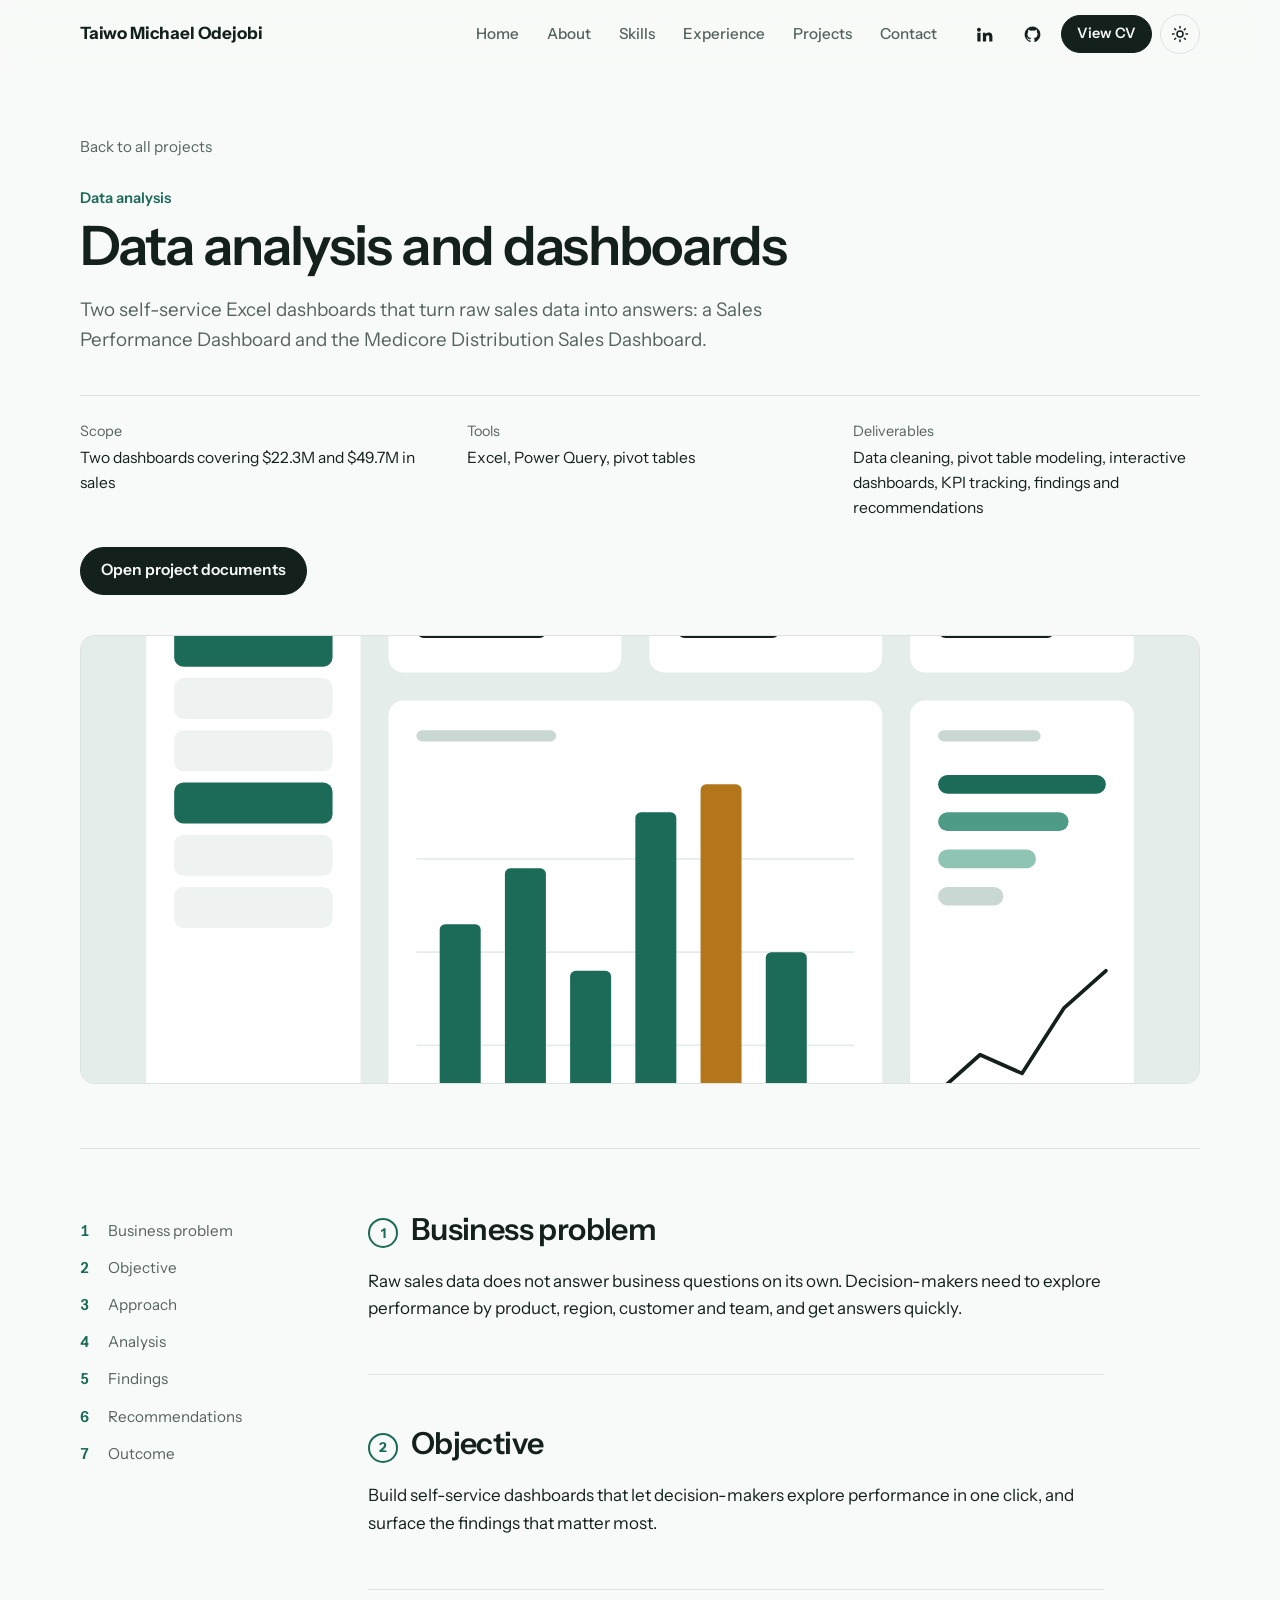
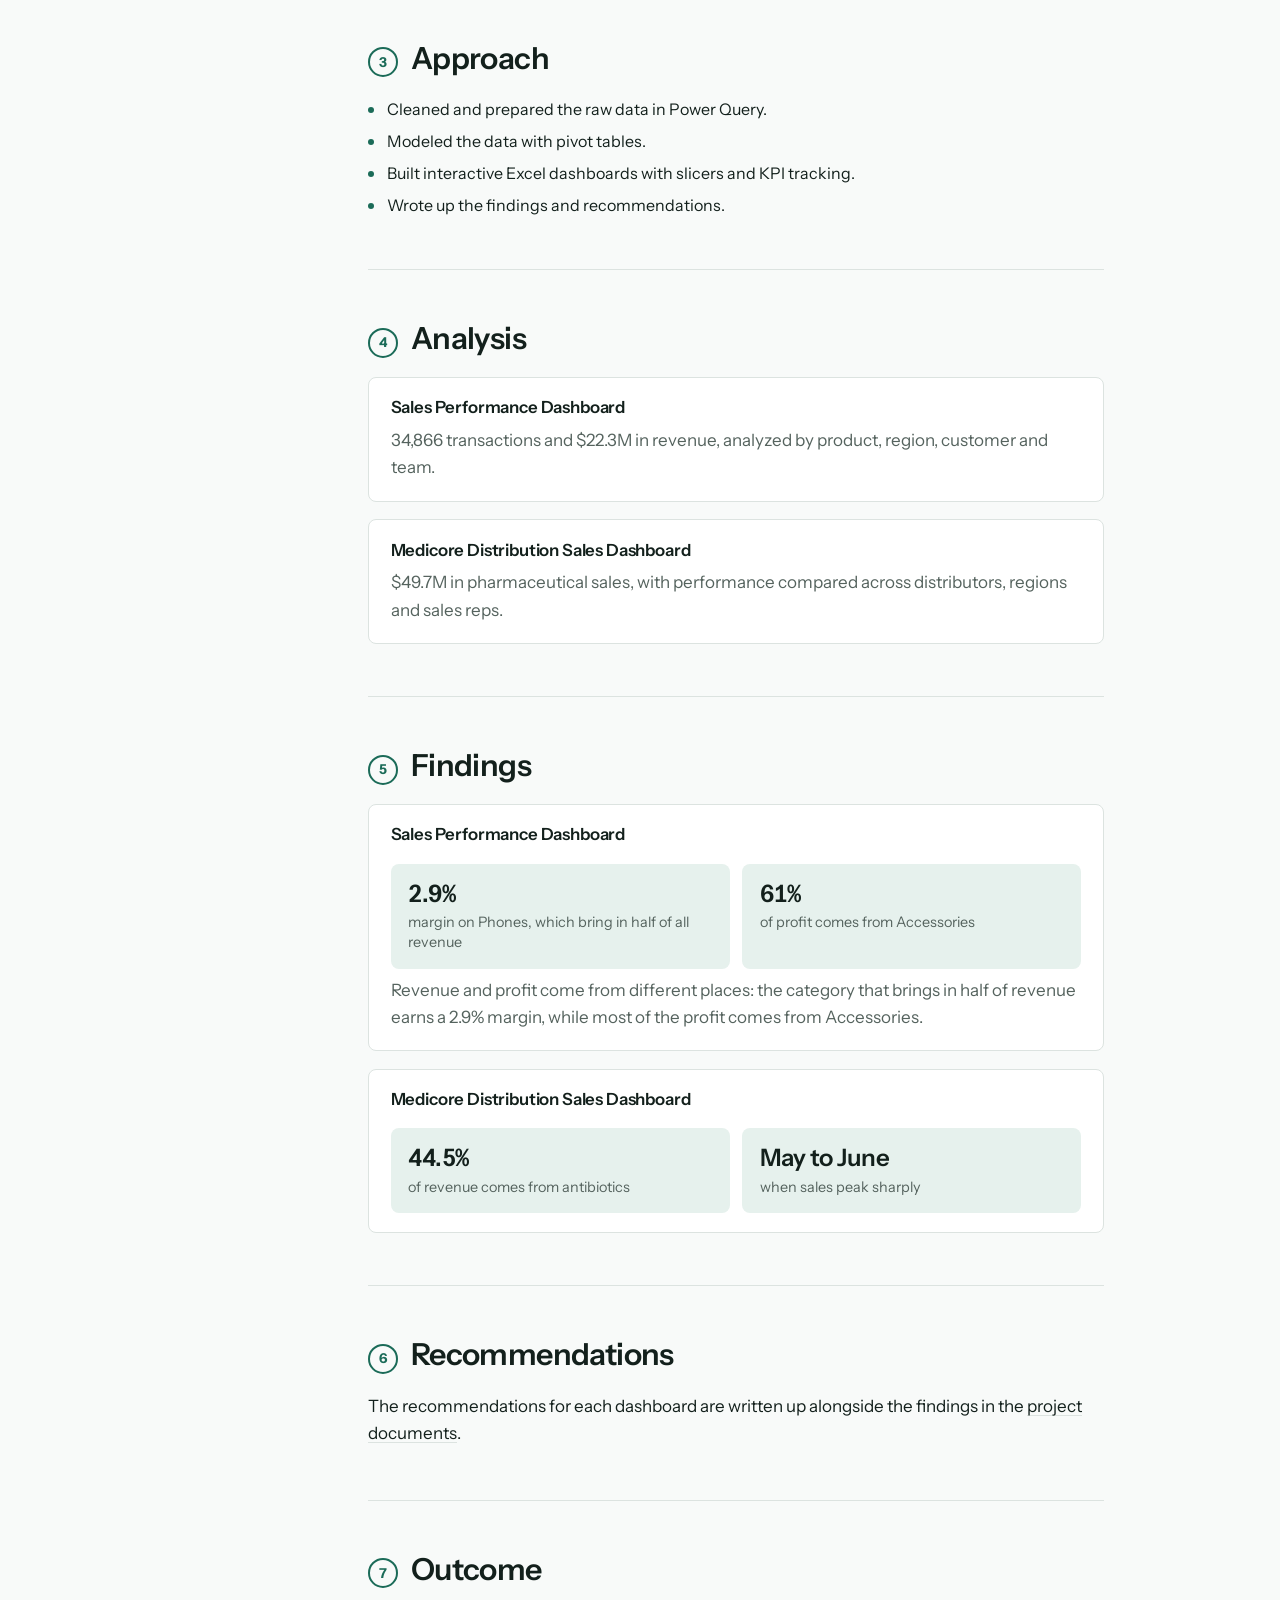
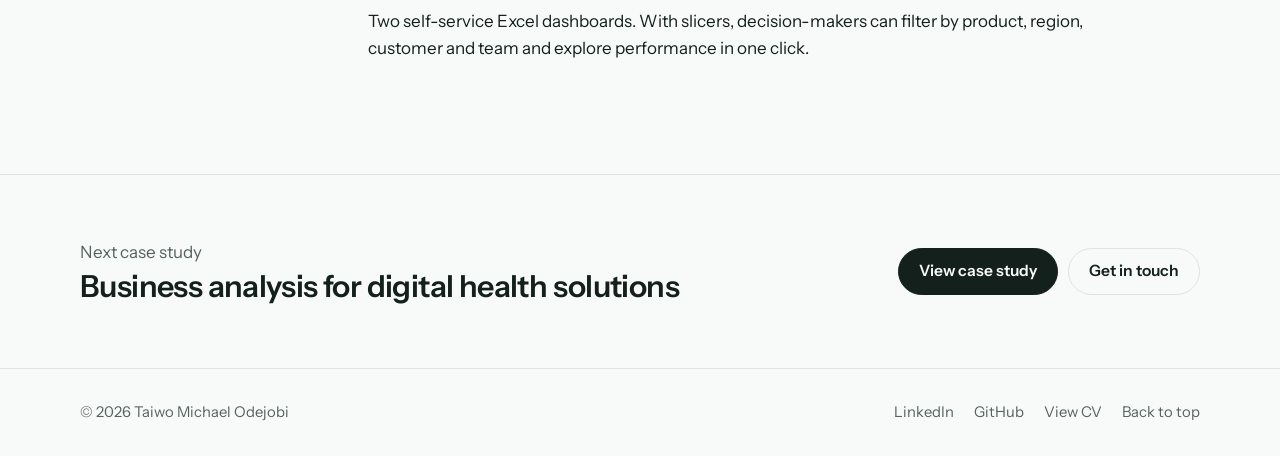
==== projects/data-analysis-dashboards.html @ f795c5df "Add files via upload" ====
<!DOCTYPE html>
<html lang="en">
<head>
  <meta charset="utf-8">
  <meta name="viewport" content="width=device-width, initial-scale=1">

  <!-- SEO: edit the title and descriptions for this case study here. -->
  <title>Data analysis and dashboards | Taiwo Michael Odejobi</title>
  <meta name="description" content="Case study: two self-service Excel dashboards built with Power Query and pivot tables, covering $22.3M in retail sales and $49.7M in pharmaceutical distribution sales.">
  <meta name="author" content="Taiwo Michael Odejobi">
  <meta name="theme-color" content="#f8faf9">
  <meta property="og:type" content="article">
  <meta property="og:title" content="Data analysis and dashboards | Taiwo Michael Odejobi">
  <meta property="og:description" content="Case study: two self-service Excel dashboards built with Power Query and pivot tables, covering $22.3M in retail sales and $49.7M in pharmaceutical distribution sales.">
  <meta property="og:image" content="../assets/images/profile.jpg">
  <meta name="twitter:card" content="summary">

  <link rel="icon" href="../favicon.ico" sizes="any">
  <link rel="icon" href="../assets/images/favicon.svg" type="image/svg+xml">
  <link rel="apple-touch-icon" href="../assets/images/apple-touch-icon.png">

  <script>
    (function () {
      var theme;
      try { theme = localStorage.getItem("theme"); } catch (e) {}
      if (!theme) { theme = window.matchMedia("(prefers-color-scheme: dark)").matches ? "dark" : "light"; }
      document.documentElement.setAttribute("data-theme", theme);
      document.documentElement.classList.add("js");
    })();
  </script>

  <link rel="preconnect" href="https://fonts.googleapis.com">
  <link rel="preconnect" href="https://fonts.gstatic.com" crossorigin>
  <link href="https://fonts.googleapis.com/css2?family=Instrument+Sans:wght@400;500;600;700&display=swap" rel="stylesheet">

  <link rel="stylesheet" href="../assets/css/style.css">
</head>

<!-- data-base tells script.js this page sits one folder below index.html -->
<body data-base="../">
  <a class="skip-link" href="#main">Skip to content</a>

  <header class="site-header">
    <div class="wrap nav">
      <a class="brand" href="../index.html#home" data-text="name">Taiwo Michael Odejobi</a>

      <nav id="nav-menu" class="nav-menu" aria-label="Main">
        <ul class="nav-links">
          <li><a href="../index.html#home">Home</a></li>
          <li><a href="../index.html#about">About</a></li>
          <li><a href="../index.html#skills">Skills</a></li>
          <li><a href="../index.html#experience">Experience</a></li>
          <li><a href="../index.html#projects">Projects</a></li>
          <li><a href="../index.html#contact">Contact</a></li>
        </ul>
        <div class="nav-social-mobile">
          <a class="btn btn-small" data-link="resume" data-text="resumeText" href="../assets/documents/resume.pdf" target="_blank" rel="noopener">View CV</a>
          <a class="btn btn-quiet btn-small" data-link="linkedin" href="https://www.linkedin.com/in/taiwo-michael-odejobi-714846335" target="_blank" rel="noopener">LinkedIn</a>
          <a class="btn btn-quiet btn-small" data-link="github" href="https://github.com/deeanalyst" target="_blank" rel="noopener">GitHub</a>
        </div>
      </nav>

      <div class="nav-tools">
        <a class="icon-link" data-link="linkedin" href="https://www.linkedin.com/in/taiwo-michael-odejobi-714846335" target="_blank" rel="noopener" aria-label="LinkedIn profile">
          <svg viewBox="0 0 24 24" fill="currentColor" aria-hidden="true"><path d="M4.98 3.5a2.5 2.5 0 1 1 0 5 2.5 2.5 0 0 1 0-5ZM3 9.75h4v11H3v-11Zm6.5 0h3.8v1.6h.05c.53-.95 1.83-1.95 3.75-1.95 4 0 4.9 2.5 4.9 5.9v5.45h-4v-4.8c0-1.3-.03-2.95-1.85-2.95s-2.15 1.4-2.15 2.85v4.9h-4v-11Z"/></svg>
        </a>
        <a class="icon-link" data-link="github" href="https://github.com/deeanalyst" target="_blank" rel="noopener" aria-label="GitHub profile">
          <svg viewBox="0 0 24 24" fill="currentColor" aria-hidden="true"><path d="M12 2a10 10 0 0 0-3.16 19.49c.5.09.68-.22.68-.48v-1.7c-2.78.6-3.37-1.34-3.37-1.34-.46-1.16-1.11-1.47-1.11-1.47-.9-.62.07-.6.07-.6 1 .07 1.53 1.03 1.53 1.03.9 1.52 2.34 1.08 2.91.83.09-.65.35-1.09.63-1.34-2.22-.25-4.56-1.11-4.56-4.94 0-1.09.39-1.98 1.03-2.68-.1-.25-.45-1.27.1-2.65 0 0 .84-.27 2.75 1.02a9.6 9.6 0 0 1 5 0c1.91-1.29 2.75-1.02 2.75-1.02.55 1.38.2 2.4.1 2.65.64.7 1.03 1.59 1.03 2.68 0 3.84-2.34 4.68-4.57 4.93.36.31.68.92.68 1.85V21c0 .27.18.58.69.48A10 10 0 0 0 12 2Z"/></svg>
        </a>
        <a class="btn btn-small" data-link="resume" data-text="resumeText" href="../assets/documents/resume.pdf" target="_blank" rel="noopener">View CV</a>
        <button class="icon-button theme-toggle" type="button" aria-label="Switch to dark theme">
          <svg class="icon-sun" viewBox="0 0 24 24" fill="none" stroke="currentColor" stroke-width="2" stroke-linecap="round" aria-hidden="true"><circle cx="12" cy="12" r="4"/><path d="M12 2v2M12 20v2M4.9 4.9l1.4 1.4M17.7 17.7l1.4 1.4M2 12h2M20 12h2M4.9 19.1l1.4-1.4M17.7 6.3l1.4-1.4"/></svg>
          <svg class="icon-moon" viewBox="0 0 24 24" fill="none" stroke="currentColor" stroke-width="2" stroke-linecap="round" stroke-linejoin="round" aria-hidden="true"><path d="M20 14.5A8 8 0 0 1 9.5 4a8 8 0 1 0 10.5 10.5Z"/></svg>
        </button>
        <button class="icon-button menu-toggle" type="button" aria-label="Open menu" aria-expanded="false" aria-controls="nav-menu">
          <svg class="icon-open" viewBox="0 0 24 24" fill="none" stroke="currentColor" stroke-width="2" stroke-linecap="round" aria-hidden="true"><path d="M4 7h16M4 12h16M4 17h16"/></svg>
          <svg class="icon-close" viewBox="0 0 24 24" fill="none" stroke="currentColor" stroke-width="2" stroke-linecap="round" aria-hidden="true"><path d="M6 6l12 12M18 6 6 18"/></svg>
        </button>
      </div>
    </div>
  </header>

  <main id="main">
    <div class="wrap">
      <header class="cs-hero">
        <a class="cs-back" href="../index.html#projects">Back to all projects</a>
        <p class="project-category">Data analysis</p>
        <h1>Data analysis and dashboards</h1>
        <p class="cs-lead">Two self-service Excel dashboards that turn raw sales data into answers: a Sales Performance Dashboard and the Medicore Distribution Sales Dashboard.</p>
        <dl class="cs-meta">
          <div><dt>Scope</dt><dd>Two dashboards covering $22.3M and $49.7M in sales</dd></div>
          <div><dt>Tools</dt><dd>Excel, Power Query, pivot tables</dd></div>
          <div><dt>Deliverables</dt><dd>Data cleaning, pivot table modeling, interactive dashboards, KPI tracking, findings and recommendations</dd></div>
        </dl>
        <div class="project-actions">
          <a class="btn" href="https://1drv.ms/f/c/7d38ce8d6ccdfd87/IgCmwnNzh6NhQrE2no3ChmP_AXeORtMLCLUx6UI_0JygiEI?e=g3p8Bj" target="_blank" rel="noopener">Open project documents</a>
        </div>
        <figure class="cs-cover">
          <!-- Replace with your own image (a dashboard screenshot or process map works well) -->
          <img src="../assets/images/project-02.svg" alt="" width="1200" height="800">
        </figure>
      </header>

      <div class="cs-layout">
        <nav aria-label="Case study stages">
          <ol class="cs-steps">
          <li><a href="#business-problem">Business problem</a></li>
          <li><a href="#objective">Objective</a></li>
          <li><a href="#approach">Approach</a></li>
          <li><a href="#analysis">Analysis</a></li>
          <li><a href="#findings">Findings</a></li>
          <li><a href="#recommendations">Recommendations</a></li>
          <li><a href="#outcome">Outcome</a></li>
          </ol>
        </nav>

        <div class="cs-content">

          <section class="cs-stage" id="business-problem">
            <h2>Business problem</h2>
            <p>Raw sales data does not answer business questions on its own. Decision-makers need to explore performance by product, region, customer and team, and get answers quickly.</p>
          </section>

          <section class="cs-stage" id="objective">
            <h2>Objective</h2>
            <p>Build self-service dashboards that let decision-makers explore performance in one click, and surface the findings that matter most.</p>
          </section>

          <section class="cs-stage" id="approach">
            <h2>Approach</h2>
            <ul class="tl-list">
              <li>Cleaned and prepared the raw data in Power Query.</li>
              <li>Modeled the data with pivot tables.</li>
              <li>Built interactive Excel dashboards with slicers and KPI tracking.</li>
              <li>Wrote up the findings and recommendations.</li>
            </ul>
          </section>

          <section class="cs-stage" id="analysis">
            <h2>Analysis</h2>
            <div class="cs-work">
              <h3>Sales Performance Dashboard</h3>
              <p>34,866 transactions and $22.3M in revenue, analyzed by product, region, customer and team.</p>
            </div>
            <div class="cs-work">
              <h3>Medicore Distribution Sales Dashboard</h3>
              <p>$49.7M in pharmaceutical sales, with performance compared across distributors, regions and sales reps.</p>
            </div>
          </section>

          <section class="cs-stage" id="findings">
            <h2>Findings</h2>
            <div class="cs-work">
              <h3>Sales Performance Dashboard</h3>
              <dl class="cs-figures">
                <div><dt>2.9%</dt><dd>margin on Phones, which bring in half of all revenue</dd></div>
                <div><dt>61%</dt><dd>of profit comes from Accessories</dd></div>
              </dl>
              <p>Revenue and profit come from different places: the category that brings in half of revenue earns a 2.9% margin, while most of the profit comes from Accessories.</p>
            </div>
            <div class="cs-work">
              <h3>Medicore Distribution Sales Dashboard</h3>
              <dl class="cs-figures">
                <div><dt>44.5%</dt><dd>of revenue comes from antibiotics</dd></div>
                <div><dt>May to June</dt><dd>when sales peak sharply</dd></div>
              </dl>
            </div>
          </section>

          <section class="cs-stage" id="recommendations">
            <h2>Recommendations</h2>
            <p>The recommendations for each dashboard are written up alongside the findings in the <a href="https://1drv.ms/f/c/7d38ce8d6ccdfd87/IgCmwnNzh6NhQrE2no3ChmP_AXeORtMLCLUx6UI_0JygiEI?e=g3p8Bj" target="_blank" rel="noopener">project documents</a>.</p>
          </section>

          <section class="cs-stage" id="outcome">
            <h2>Outcome</h2>
            <p>Two self-service Excel dashboards. With slicers, decision-makers can filter by product, region, customer and team and explore performance in one click.</p>
          </section>

          <!-- BUSINESS IMPACT: not provided yet, so this stage is hidden.
               To show it, add a block like the ones above:
          <section class="cs-stage" id="business-impact">
            <h2>Business impact</h2>
            <p>[BUSINESS IMPACT]</p>
          </section>
          -->
        </div>
      </div>
    </div>

    <section class="cs-next">
      <div class="wrap">
        <div>
          <p>Next case study</p>
          <h2>Business analysis for digital health solutions</h2>
        </div>
        <div class="cs-next-actions">
          <a class="btn" href="health-tech-business-analysis.html">View case study</a>
          <a class="btn btn-quiet" href="../index.html#contact">Get in touch</a>
        </div>
      </div>
    </section>
  </main>

  <footer class="site-footer">
    <div class="wrap">
      <p>© <span id="year">2026</span> <span data-text="name">Taiwo Michael Odejobi</span></p>
      <div class="footer-links">
        <a data-link="linkedin" href="https://www.linkedin.com/in/taiwo-michael-odejobi-714846335" target="_blank" rel="noopener">LinkedIn</a>
        <a data-link="github" href="https://github.com/deeanalyst" target="_blank" rel="noopener">GitHub</a>
        <a data-link="resume" data-text="resumeText" href="../assets/documents/resume.pdf" target="_blank" rel="noopener">View CV</a>
        <a href="#main">Back to top</a>
      </div>
    </div>
  </footer>

  <script src="../assets/js/data.js"></script>
  <script src="../assets/js/script.js"></script>
</body>
</html>
---- assets/css/style.css ----
/* ==========================================================================
   Taiwo Michael Odejobi: Business Analyst portfolio
   --------------------------------------------------------------------------
   1. Design tokens (colours, fonts, spacing)  <- change colours and fonts here
   2. Base
   3. Layout helpers, buttons, tags
   4. Header and navigation
   5. Hero
   6. About
   7. Skills
   8. Experience timeline
   9. Projects
   10. Contact and form
   11. Footer
   12. Case study pages
   13. Motion
   ========================================================================== */

/* 1. DESIGN TOKENS ------------------------------------------------------- */

:root {
  /* Colours: light theme */
  --bg: #f8faf9;
  --surface: #ffffff;
  --ink: #13201c;
  --muted: #55635e;
  --line: #dce3e0;
  --accent: #1b6b58;        /* buttons, links, highlights */
  --accent-ink: #ffffff;    /* text on top of the accent colour */
  --accent-soft: #e6f1ed;   /* pale accent background */
  --gap: #a66a12;           /* amber used for "gap" markers and errors */
  --shadow: 0 1px 2px rgba(19, 32, 28, 0.05), 0 12px 28px -16px rgba(19, 32, 28, 0.18);

  /* Fonts */
  --font: "Instrument Sans", "Inter", system-ui, -apple-system, "Segoe UI", Roboto, sans-serif;

  /* Shape and spacing */
  --radius: 14px;
  --radius-sm: 8px;
  --wrap: 1120px;
  --gutter: clamp(1.25rem, 4vw, 2.5rem);
  --section: clamp(4rem, 9vw, 7rem);
  --header-h: 68px;
}

/* Colours: dark theme */
[data-theme="dark"] {
  --bg: #0e1513;
  --surface: #141d1a;
  --ink: #e7eeeb;
  --muted: #9babA5;
  --line: #25322d;
  --accent: #74d1b6;
  --accent-ink: #0b1512;
  --accent-soft: #172a25;
  --gap: #e0a84a;
  --shadow: 0 1px 2px rgba(0, 0, 0, 0.3);
}

/* 2. BASE ---------------------------------------------------------------- */

*, *::before, *::after { box-sizing: border-box; }

html {
  scroll-behavior: smooth;
  -webkit-text-size-adjust: 100%;
}

body {
  margin: 0;
  background: var(--bg);
  color: var(--ink);
  font-family: var(--font);
  font-size: 1.0625rem;
  line-height: 1.6;
  -webkit-font-smoothing: antialiased;
  overflow-x: hidden;
}

img, svg { max-width: 100%; display: block; }
img { height: auto; }

h1, h2, h3, h4, p, ul, ol, dl, dd, figure { margin: 0; }
ul, ol { padding: 0; list-style: none; }

h2 {
  font-size: clamp(1.8rem, 3.4vw, 2.5rem);
  line-height: 1.12;
  letter-spacing: -0.02em;
  font-weight: 600;
}
h3 { font-size: 1.25rem; line-height: 1.3; font-weight: 600; letter-spacing: -0.01em; }
h4 { font-size: 0.95rem; font-weight: 600; }

a { color: inherit; text-decoration-color: var(--line); text-underline-offset: 0.2em; }
a:hover { text-decoration-color: currentColor; }

:focus-visible {
  outline: 2px solid var(--accent);
  outline-offset: 3px;
  border-radius: 4px;
}

[hidden] { display: none !important; }

.skip-link {
  position: absolute; left: 1rem; top: -4rem; z-index: 100;
  background: var(--ink); color: var(--bg);
  padding: 0.6rem 1rem; border-radius: var(--radius-sm);
}
.skip-link:focus { top: 1rem; }

.visually-hidden {
  position: absolute; width: 1px; height: 1px; overflow: hidden;
  clip: rect(0 0 0 0); white-space: nowrap;
}

/* 3. LAYOUT HELPERS, BUTTONS, TAGS --------------------------------------- */

.wrap {
  width: 100%;
  max-width: calc(var(--wrap) + var(--gutter) * 2);
  margin-inline: auto;
  padding-inline: var(--gutter);
}

.section { padding-block: var(--section); border-top: 1px solid var(--line); }
.section [id], .section { scroll-margin-top: var(--header-h); }

.section-head { max-width: 44rem; margin-bottom: clamp(2rem, 5vw, 3.5rem); }
.section-head p { margin-top: 0.9rem; color: var(--muted); font-size: 1.125rem; }

.btn {
  display: inline-flex; align-items: center; justify-content: center; gap: 0.5rem;
  min-height: 46px; padding: 0.65rem 1.25rem;
  border: 1px solid var(--ink); border-radius: 999px;
  background: var(--ink); color: var(--bg);
  font: inherit; font-size: 0.975rem; font-weight: 600; text-decoration: none;
  cursor: pointer;
  transition: background-color 0.2s, color 0.2s, border-color 0.2s;
}
.btn:hover { background: var(--accent); border-color: var(--accent); color: var(--accent-ink); }
.btn-quiet { background: transparent; color: var(--ink); border-color: var(--line); }
.btn-quiet:hover { background: transparent; color: var(--accent); border-color: var(--accent); }
.btn-small { min-height: 38px; padding: 0.4rem 0.95rem; font-size: 0.9rem; }
.btn[disabled] { opacity: 0.6; cursor: progress; }

.icon-link {
  display: inline-flex; align-items: center; justify-content: center;
  width: 44px; height: 44px; border-radius: 50%;
  border: 1px solid var(--line); color: var(--ink);
  transition: color 0.2s, border-color 0.2s;
}
.icon-link:hover { color: var(--accent); border-color: var(--accent); }
.icon-link svg { width: 19px; height: 19px; }

.tags { display: flex; flex-wrap: wrap; gap: 0.45rem; }
.tags li {
  padding: 0.28rem 0.7rem;
  border: 1px solid var(--line); border-radius: 999px;
  background: var(--surface);
  font-size: 0.875rem; line-height: 1.4;
}

/* 4. HEADER AND NAVIGATION ----------------------------------------------- */

.site-header {
  position: sticky; top: 0; z-index: 50;
  background: color-mix(in srgb, var(--bg) 86%, transparent);
  -webkit-backdrop-filter: blur(12px); backdrop-filter: blur(12px);
  border-bottom: 1px solid transparent;
  transition: border-color 0.2s;
}
.site-header.is-scrolled { border-bottom-color: var(--line); }

.nav { display: flex; align-items: center; gap: 1rem; min-height: var(--header-h); }

.brand { font-weight: 700; letter-spacing: -0.01em; text-decoration: none; margin-right: auto; }

.nav-links { display: flex; align-items: center; gap: 0.25rem; }
.nav-links a {
  display: block; padding: 0.5rem 0.75rem; border-radius: 999px;
  color: var(--muted); font-size: 0.95rem; font-weight: 500; text-decoration: none;
  transition: color 0.2s, background-color 0.2s;
}
.nav-links a:hover { color: var(--ink); }
.nav-links a[aria-current="true"] { color: var(--ink); background: var(--accent-soft); }

.nav-tools { display: flex; align-items: center; gap: 0.5rem; }
.nav-tools .icon-link { width: 40px; height: 40px; border-color: transparent; }
.nav-tools .icon-link:hover { border-color: var(--line); }

.icon-button {
  display: inline-flex; align-items: center; justify-content: center;
  width: 40px; height: 40px; padding: 0;
  border: 1px solid var(--line); border-radius: 50%;
  background: transparent; color: var(--ink); cursor: pointer;
}
.icon-button:hover { border-color: var(--accent); color: var(--accent); }
.icon-button svg { width: 18px; height: 18px; }

.theme-toggle .icon-moon,
[data-theme="dark"] .theme-toggle .icon-sun { display: none; }
[data-theme="dark"] .theme-toggle .icon-moon { display: block; }

.menu-toggle { display: none; }
.menu-toggle .icon-close,
.menu-toggle[aria-expanded="true"] .icon-open { display: none; }
.menu-toggle[aria-expanded="true"] .icon-close { display: block; }

.nav-social-mobile { display: none; }

@media (max-width: 940px) {
  .menu-toggle { display: inline-flex; }
  .nav-tools .icon-link, .nav-tools .btn { display: none; }

  .nav-menu {
    position: absolute; left: 0; right: 0; top: 100%;
    display: none;
    padding: 0.75rem var(--gutter) 1.5rem;
    background: var(--bg);
    border-bottom: 1px solid var(--line);
    box-shadow: var(--shadow);
  }
  .nav-menu.is-open { display: block; }
  .nav-links { flex-direction: column; align-items: stretch; gap: 0; }
  .nav-links a { padding: 0.85rem 0.5rem; border-radius: var(--radius-sm); font-size: 1.05rem; }
  .nav-social-mobile {
    display: flex; flex-wrap: wrap; align-items: center; gap: 0.6rem;
    margin-top: 1rem; padding-top: 1rem; border-top: 1px solid var(--line);
  }
}

/* 5. HERO ---------------------------------------------------------------- */

.hero { padding-block: clamp(2.5rem, 7vw, 5.5rem) clamp(3rem, 7vw, 5rem); }

.hero-grid {
  display: grid; gap: clamp(2rem, 5vw, 4.5rem);
  grid-template-columns: minmax(0, 1.55fr) minmax(0, 1fr);
  align-items: center;
}

.hero-name { font-size: 1.2rem; font-weight: 700; letter-spacing: -0.01em; line-height: 1.3; }
.hero-title { margin-top: 0.2rem; color: var(--muted); font-size: 1rem; }

.hero-statement {
  margin-top: 1.6rem;
  font-size: clamp(2.15rem, 5vw, 3.7rem);
  line-height: 1.05; letter-spacing: -0.03em; font-weight: 600;
  text-wrap: balance;
}

.hero-bio { margin-top: 1.5rem; max-width: 36rem; color: var(--muted); font-size: 1.125rem; }

.hero-actions { display: flex; flex-wrap: wrap; align-items: center; gap: 0.7rem; margin-top: 2rem; }
.hero-actions .icon-link:first-of-type { margin-left: 0.4rem; }

.hero-photo {
  position: relative; justify-self: end; width: 100%; max-width: 380px;
}
.hero-photo img {
  width: 100%; aspect-ratio: 4 / 5; object-fit: cover; object-position: 50% 20%;
  border-radius: var(--radius);
  border: 1px solid var(--line);
  box-shadow: var(--shadow);
}
.hero-photo figcaption {
  margin-top: 0.75rem; color: var(--muted); font-size: 0.9rem;
  display: flex; align-items: center; gap: 0.4rem;
}
.hero-photo figcaption svg { width: 15px; height: 15px; flex: none; }

/* The three-step flow: the signature element, drawn like a process map. */
.flow {
  position: relative;
  display: grid; grid-template-columns: repeat(3, minmax(0, 1fr));
  gap: clamp(1.25rem, 3vw, 2.5rem);
  margin-top: clamp(3rem, 7vw, 5rem);
  counter-reset: step;
}
.flow::before {
  content: ""; position: absolute; left: 0; right: 0; top: 13px; height: 2px;
  background: linear-gradient(90deg, var(--gap), var(--accent) 55%);
  transform-origin: left center;
}
.flow li { position: relative; padding-top: 2.6rem; counter-increment: step; }
.flow li::before {
  content: counter(step);
  position: absolute; left: 0; top: 0;
  display: grid; place-items: center;
  width: 28px; height: 28px; border-radius: 50%;
  background: var(--bg); border: 2px solid var(--accent); color: var(--accent);
  font-size: 0.8rem; font-weight: 700;
}
.flow li:first-child::before { border-color: var(--gap); color: var(--gap); }
.flow li:last-child::before { background: var(--accent); color: var(--accent-ink); }
.flow h2 { font-size: 1.15rem; letter-spacing: -0.01em; line-height: 1.3; }
.flow p { margin-top: 0.4rem; color: var(--muted); font-size: 0.975rem; }

@media (max-width: 820px) {
  .hero-grid { grid-template-columns: 1fr; }
  .hero-photo { justify-self: start; max-width: 260px; order: -1; }
  .hero-photo figcaption { display: none; }
}
@media (max-width: 640px) {
  .flow { grid-template-columns: 1fr; gap: 1.5rem; }
  .flow::before { left: 13px; right: auto; top: 0; bottom: 0; width: 2px; height: auto;
    background: linear-gradient(180deg, var(--gap), var(--accent) 55%); transform-origin: center top; }
  .flow li { padding: 0.1rem 0 0 2.75rem; }
}

/* 6. ABOUT --------------------------------------------------------------- */

.about-grid {
  display: grid; gap: clamp(2rem, 5vw, 4.5rem);
  grid-template-columns: minmax(0, 1.5fr) minmax(0, 1fr);
}
.about-text p + p { margin-top: 1.1rem; }
.about-text p:first-child { font-size: 1.25rem; line-height: 1.5; }
.about-text p:not(:first-child) { color: var(--muted); }

.expertise h3 { font-size: 1rem; margin-bottom: 0.9rem; }
.expertise li {
  padding: 0.7rem 0; border-top: 1px solid var(--line);
  font-size: 0.975rem; line-height: 1.45;
}
.expertise li:last-child { border-bottom: 1px solid var(--line); }
.expertise li span { display: block; color: var(--muted); font-size: 0.9rem; }

.facts {
  display: grid; grid-template-columns: repeat(4, minmax(0, 1fr));
  gap: 0; margin-top: clamp(2.5rem, 6vw, 4rem);
  border: 1px solid var(--line); border-radius: var(--radius);
  background: var(--surface);
}
.facts div { padding: 1.4rem 1.5rem; border-left: 1px solid var(--line); }
.facts div:first-child { border-left: 0; }
.facts dt {
  font-size: clamp(1.7rem, 3vw, 2.2rem); font-weight: 600; letter-spacing: -0.03em; line-height: 1.1;
  font-variant-numeric: tabular-nums;
}
.facts dd { margin-top: 0.5rem; color: var(--muted); font-size: 0.925rem; line-height: 1.45; }

@media (max-width: 900px) {
  .about-grid { grid-template-columns: 1fr; }
  .facts { grid-template-columns: repeat(2, minmax(0, 1fr)); }
  .facts div:nth-child(3) { border-left: 0; }
  .facts div:nth-child(n + 3) { border-top: 1px solid var(--line); }
}
@media (max-width: 480px) {
  .facts { grid-template-columns: 1fr; }
  .facts div { border-left: 0; }
  .facts div + div { border-top: 1px solid var(--line); }
}

/* 7. SKILLS -------------------------------------------------------------- */

.skill-row {
  display: grid; grid-template-columns: minmax(0, 15rem) minmax(0, 1fr);
  gap: 1rem 2.5rem; padding: 1.75rem 0; border-top: 1px solid var(--line);
}
.skill-row:last-child { border-bottom: 1px solid var(--line); }
.skill-row h3 { font-size: 1.1rem; }
.skill-row .skill-note { margin-top: 0.3rem; color: var(--muted); font-size: 0.925rem; }

@media (max-width: 720px) {
  .skill-row { grid-template-columns: 1fr; }
}

/* 8. EXPERIENCE TIMELINE ------------------------------------------------- */

.timeline { position: relative; }
.tl-item {
  position: relative;
  display: grid; grid-template-columns: minmax(0, 13rem) minmax(0, 1fr);
  gap: 0.75rem 2.5rem;
  padding-bottom: clamp(2.5rem, 5vw, 3.5rem);
}
.tl-item:last-child { padding-bottom: 0; }

/* the line and the dots */
.tl-body { position: relative; padding-left: 2.25rem; border-left: 1px solid var(--line); }
.tl-item:last-child .tl-body { border-left-color: transparent; }
.tl-body::before {
  content: ""; position: absolute; left: -6px; top: 0.45rem;
  width: 11px; height: 11px; border-radius: 50%;
  background: var(--bg); border: 2px solid var(--accent);
}
.tl-item.is-current .tl-body::before { background: var(--accent); }

.tl-when { padding-top: 0.15rem; color: var(--muted); font-size: 0.95rem; font-variant-numeric: tabular-nums; }
.tl-when strong { display: block; color: var(--ink); font-weight: 600; }

.tl-org { margin-top: 0.2rem; color: var(--muted); }
.tl-summary { margin-top: 0.9rem; max-width: 44rem; }

.tl-body h4 { margin-top: 1.5rem; }
.tl-list { margin-top: 0.6rem; max-width: 44rem; }
.tl-list li { position: relative; padding-left: 1.2rem; margin-top: 0.5rem; font-size: 1rem; line-height: 1.5; }
.tl-list li::before {
  content: ""; position: absolute; left: 0; top: 0.62em;
  width: 6px; height: 6px; border-radius: 50%; background: var(--accent);
}

.tl-impact {
  margin-top: 1.25rem; max-width: 44rem; padding: 1rem 1.2rem;
  background: var(--accent-soft); border-radius: var(--radius-sm);
  font-size: 0.975rem;
}
.tl-impact strong { display: block; margin-bottom: 0.2rem; }

.tl-body details { margin-top: 1.25rem; max-width: 44rem; }
.tl-body summary {
  display: inline-flex; align-items: center; gap: 0.5rem;
  cursor: pointer; font-size: 0.95rem; font-weight: 600; color: var(--accent);
  list-style: none; padding: 0.3rem 0;
}
.tl-body summary::-webkit-details-marker { display: none; }
.tl-body summary::before {
  content: "+"; display: grid; place-items: center;
  width: 20px; height: 20px; border: 1px solid currentColor; border-radius: 50%;
  font-size: 0.9rem; line-height: 1;
}
.tl-body details[open] summary::before { content: "\2212"; }
.tl-body details .tl-list li { color: var(--muted); }
.tl-body details .tl-list li::before { background: var(--line); }

.tl-tools { margin-top: 1.25rem; max-width: 44rem; color: var(--muted); font-size: 0.925rem; }
.tl-tools strong { color: var(--ink); font-weight: 600; }

@media (max-width: 760px) {
  .tl-item { grid-template-columns: 1fr; gap: 0.5rem; }
  .tl-when { padding-left: 1.6rem; }
  .tl-when strong { display: inline; }
  .tl-body { padding-left: 1.6rem; }
}

/* 9. PROJECTS ------------------------------------------------------------ */

.project {
  display: grid; grid-template-columns: minmax(0, 1fr) minmax(0, 1.1fr);
  background: var(--surface);
  border: 1px solid var(--line); border-radius: var(--radius);
  overflow: hidden;
  transition: border-color 0.25s, box-shadow 0.25s;
}
.project + .project { margin-top: 2rem; }
.project:hover { border-color: color-mix(in srgb, var(--accent) 45%, var(--line)); box-shadow: var(--shadow); }

.project-media { overflow: hidden; background: var(--accent-soft); min-height: 100%; }
.project-media img { width: 100%; height: 100%; object-fit: cover; transition: transform 0.5s ease; }
.project:hover .project-media img { transform: scale(1.03); }

.project-body { padding: clamp(1.5rem, 3.5vw, 2.5rem); }
.project-category { color: var(--accent); font-size: 0.925rem; font-weight: 600; }
.project-body h3 { margin-top: 0.35rem; font-size: clamp(1.4rem, 2.4vw, 1.75rem); letter-spacing: -0.02em; line-height: 1.2; }
.project-body > p { margin-top: 0.9rem; color: var(--muted); }

.project-highlights { margin-top: 1.25rem; border-top: 1px solid var(--line); }
.project-highlights li { padding: 0.85rem 0; border-bottom: 1px solid var(--line); font-size: 0.975rem; line-height: 1.5; }
.project-highlights strong { display: block; }
.project-highlights span { color: var(--muted); }

.project-meta { display: grid; grid-template-columns: auto 1fr; gap: 0.6rem 1rem; margin-top: 1.25rem; align-items: baseline; }
.project-meta dt { color: var(--muted); font-size: 0.9rem; }
.project-meta .tags li { background: transparent; font-size: 0.825rem; padding: 0.2rem 0.6rem; }

.project-actions { display: flex; flex-wrap: wrap; gap: 0.6rem; margin-top: 1.6rem; }

@media (max-width: 860px) {
  .project { grid-template-columns: 1fr; }
  .project-media img { aspect-ratio: 3 / 2; height: auto; }
}

/* 10. CONTACT AND FORM --------------------------------------------------- */

.contact-grid {
  display: grid; gap: clamp(2rem, 5vw, 4.5rem);
  grid-template-columns: minmax(0, 1fr) minmax(0, 1.25fr);
}
.contact-intro { margin-top: 0.9rem; max-width: 30rem; color: var(--muted); font-size: 1.125rem; }
.contact-list { margin-top: 2rem; }
.contact-list div { padding: 0.95rem 0; border-top: 1px solid var(--line); }
.contact-list div:last-child { border-bottom: 1px solid var(--line); }
.contact-list dt { color: var(--muted); font-size: 0.9rem; }
.contact-list dd { margin-top: 0.1rem; overflow-wrap: anywhere; }

.contact-form {
  padding: clamp(1.5rem, 3.5vw, 2.25rem);
  background: var(--surface);
  border: 1px solid var(--line); border-radius: var(--radius);
}
.form-row { display: grid; grid-template-columns: 1fr 1fr; gap: 1rem; }
.field { margin-bottom: 1.1rem; }
.field label { display: block; margin-bottom: 0.35rem; font-size: 0.925rem; font-weight: 600; }
.field input, .field textarea {
  width: 100%; padding: 0.75rem 0.9rem;
  border: 1px solid var(--line); border-radius: var(--radius-sm);
  background: var(--bg); color: var(--ink);
  font: inherit; font-size: 1rem;
  transition: border-color 0.2s;
}
.field textarea { min-height: 9rem; resize: vertical; }
.field input:hover, .field textarea:hover { border-color: var(--muted); }
.field input:focus-visible, .field textarea:focus-visible { outline-offset: 1px; border-color: var(--accent); }
.field [aria-invalid="true"] { border-color: var(--gap); }
.field-error { margin-top: 0.3rem; color: var(--gap); font-size: 0.875rem; font-weight: 500; }
.hp { position: absolute; left: -9999px; }

.form-foot { display: flex; flex-wrap: wrap; align-items: center; gap: 0.75rem 1rem; }
.form-status { flex: 1 1 14rem; font-size: 0.95rem; }
.form-status.is-success { color: var(--accent); font-weight: 600; }
.form-status.is-error { color: var(--gap); font-weight: 600; }

@media (max-width: 860px) { .contact-grid { grid-template-columns: 1fr; } }
@media (max-width: 520px) { .form-row { grid-template-columns: 1fr; gap: 0; } }

/* 11. FOOTER ------------------------------------------------------------- */

.site-footer { border-top: 1px solid var(--line); padding-block: 2rem; color: var(--muted); font-size: 0.925rem; }
.site-footer .wrap { display: flex; flex-wrap: wrap; align-items: center; justify-content: space-between; gap: 1rem; }
.footer-links { display: flex; flex-wrap: wrap; gap: 1.25rem; }
.footer-links a { text-decoration: none; }
.footer-links a:hover { color: var(--ink); }

/* 12. CASE STUDY PAGES --------------------------------------------------- */

.cs-hero { padding-block: clamp(2rem, 6vw, 4rem) clamp(2.5rem, 6vw, 4rem); }
.cs-back { display: inline-block; margin-bottom: 1.75rem; color: var(--muted); font-size: 0.95rem; text-decoration: none; }
.cs-back:hover { color: var(--accent); }
.cs-hero h1 {
  max-width: 20ch; margin-top: 0.4rem;
  font-size: clamp(2.1rem, 5vw, 3.4rem); line-height: 1.06; letter-spacing: -0.03em; font-weight: 600;
  text-wrap: balance;
}
.cs-lead { max-width: 44rem; margin-top: 1.25rem; color: var(--muted); font-size: 1.175rem; }
.cs-meta {
  display: grid; grid-template-columns: repeat(3, minmax(0, 1fr)); gap: 1.5rem 2.5rem;
  margin-top: 2.5rem; padding-top: 1.5rem; border-top: 1px solid var(--line);
}
.cs-meta dt { color: var(--muted); font-size: 0.9rem; }
.cs-meta dd { margin-top: 0.2rem; font-size: 0.975rem; }
.cs-cover { margin-top: 2.5rem; border-radius: var(--radius); border: 1px solid var(--line); overflow: hidden; }
.cs-cover img { width: 100%; aspect-ratio: 5 / 2; object-fit: cover; }

.cs-layout {
  display: grid; grid-template-columns: minmax(0, 14rem) minmax(0, 1fr);
  gap: clamp(2rem, 5vw, 4.5rem);
  padding-block: clamp(2.5rem, 6vw, 4rem) var(--section);
  border-top: 1px solid var(--line);
}
.cs-steps { position: sticky; top: calc(var(--header-h) + 1.5rem); align-self: start; counter-reset: cs; }
.cs-steps li { counter-increment: cs; }
.cs-steps a {
  display: flex; gap: 0.7rem; padding: 0.4rem 0;
  color: var(--muted); font-size: 0.95rem; text-decoration: none;
}
.cs-steps a::before { content: counter(cs); width: 1.1em; font-variant-numeric: tabular-nums; color: var(--accent); font-weight: 600; }
.cs-steps a:hover { color: var(--ink); }

.cs-content { counter-reset: stage; max-width: 46rem; }
.cs-stage { counter-increment: stage; padding-bottom: clamp(2.25rem, 5vw, 3.25rem); scroll-margin-top: calc(var(--header-h) + 1rem); }
.cs-stage + .cs-stage { padding-top: clamp(2.25rem, 5vw, 3.25rem); border-top: 1px solid var(--line); }
.cs-stage:last-child { padding-bottom: 0; }
.cs-stage > h2 { display: flex; align-items: baseline; gap: 0.8rem; font-size: clamp(1.5rem, 2.6vw, 1.9rem); }
.cs-stage > h2::before {
  content: counter(stage); flex: none;
  display: grid; place-items: center; width: 30px; height: 30px; transform: translateY(-0.15em);
  border: 2px solid var(--accent); border-radius: 50%; color: var(--accent);
  font-size: 0.85rem; font-weight: 700; letter-spacing: 0;
}
.cs-stage > p, .cs-stage > ul, .cs-stage > .cs-work { margin-top: 1.1rem; }
.cs-stage h3 { font-size: 1.05rem; }
.cs-work { padding: 1.2rem 1.35rem; background: var(--surface); border: 1px solid var(--line); border-radius: var(--radius-sm); }
.cs-work p, .cs-work ul { margin-top: 0.5rem; color: var(--muted); }
.cs-stage .tl-list { max-width: none; }
.cs-note { font-size: 0.925rem; color: var(--muted); }

.cs-figures { display: grid; grid-template-columns: repeat(auto-fit, minmax(9.5rem, 1fr)); gap: 0.75rem; margin-top: 1.1rem; }
.cs-figures div { padding: 1rem 1.1rem; background: var(--accent-soft); border-radius: var(--radius-sm); }
.cs-figures dt { font-size: 1.5rem; font-weight: 600; letter-spacing: -0.02em; line-height: 1.15; font-variant-numeric: tabular-nums; }
.cs-figures dd { margin-top: 0.3rem; font-size: 0.9rem; line-height: 1.4; color: var(--muted); }

.cs-next { border-top: 1px solid var(--line); padding-block: clamp(2.5rem, 6vw, 4rem); }
.cs-next .wrap { display: flex; flex-wrap: wrap; align-items: center; justify-content: space-between; gap: 1.5rem; }
.cs-next p { color: var(--muted); }
.cs-next h2 { font-size: clamp(1.4rem, 2.6vw, 1.9rem); margin-top: 0.2rem; }
.cs-next-actions { display: flex; flex-wrap: wrap; gap: 0.6rem; }

@media (max-width: 860px) {
  .cs-layout { grid-template-columns: 1fr; }
  .cs-steps { position: static; display: none; }
  .cs-meta { grid-template-columns: 1fr; gap: 1rem; }
  .cs-cover img { aspect-ratio: 3 / 2; }
}

/* 13. MOTION ------------------------------------------------------------- */

/* Sections fade in once as they enter the screen. Only active when
   JavaScript is running (the "js" class), so content is never hidden without it. */
.js .reveal { opacity: 0; transform: translateY(14px); transition: opacity 0.6s ease, transform 0.6s ease; }
.js .reveal.is-visible { opacity: 1; transform: none; }

/* The one page-load moment: the process line draws from gap to change. */
.js .flow::before { animation: draw 1.1s 0.25s cubic-bezier(0.6, 0, 0.2, 1) both; }
@keyframes draw { from { transform: scaleX(0); } to { transform: scaleX(1); } }
@media (max-width: 640px) {
  @keyframes draw { from { transform: scaleY(0); } to { transform: scaleY(1); } }
}

@media (prefers-reduced-motion: reduce) {
  html { scroll-behavior: auto; }
  *, *::before, *::after { animation: none !important; transition: none !important; }
  .js .reveal { opacity: 1; transform: none; }
}

@media print {
  .site-header, .contact-form, .theme-toggle, .menu-toggle { display: none; }
  .js .reveal { opacity: 1; transform: none; }
}
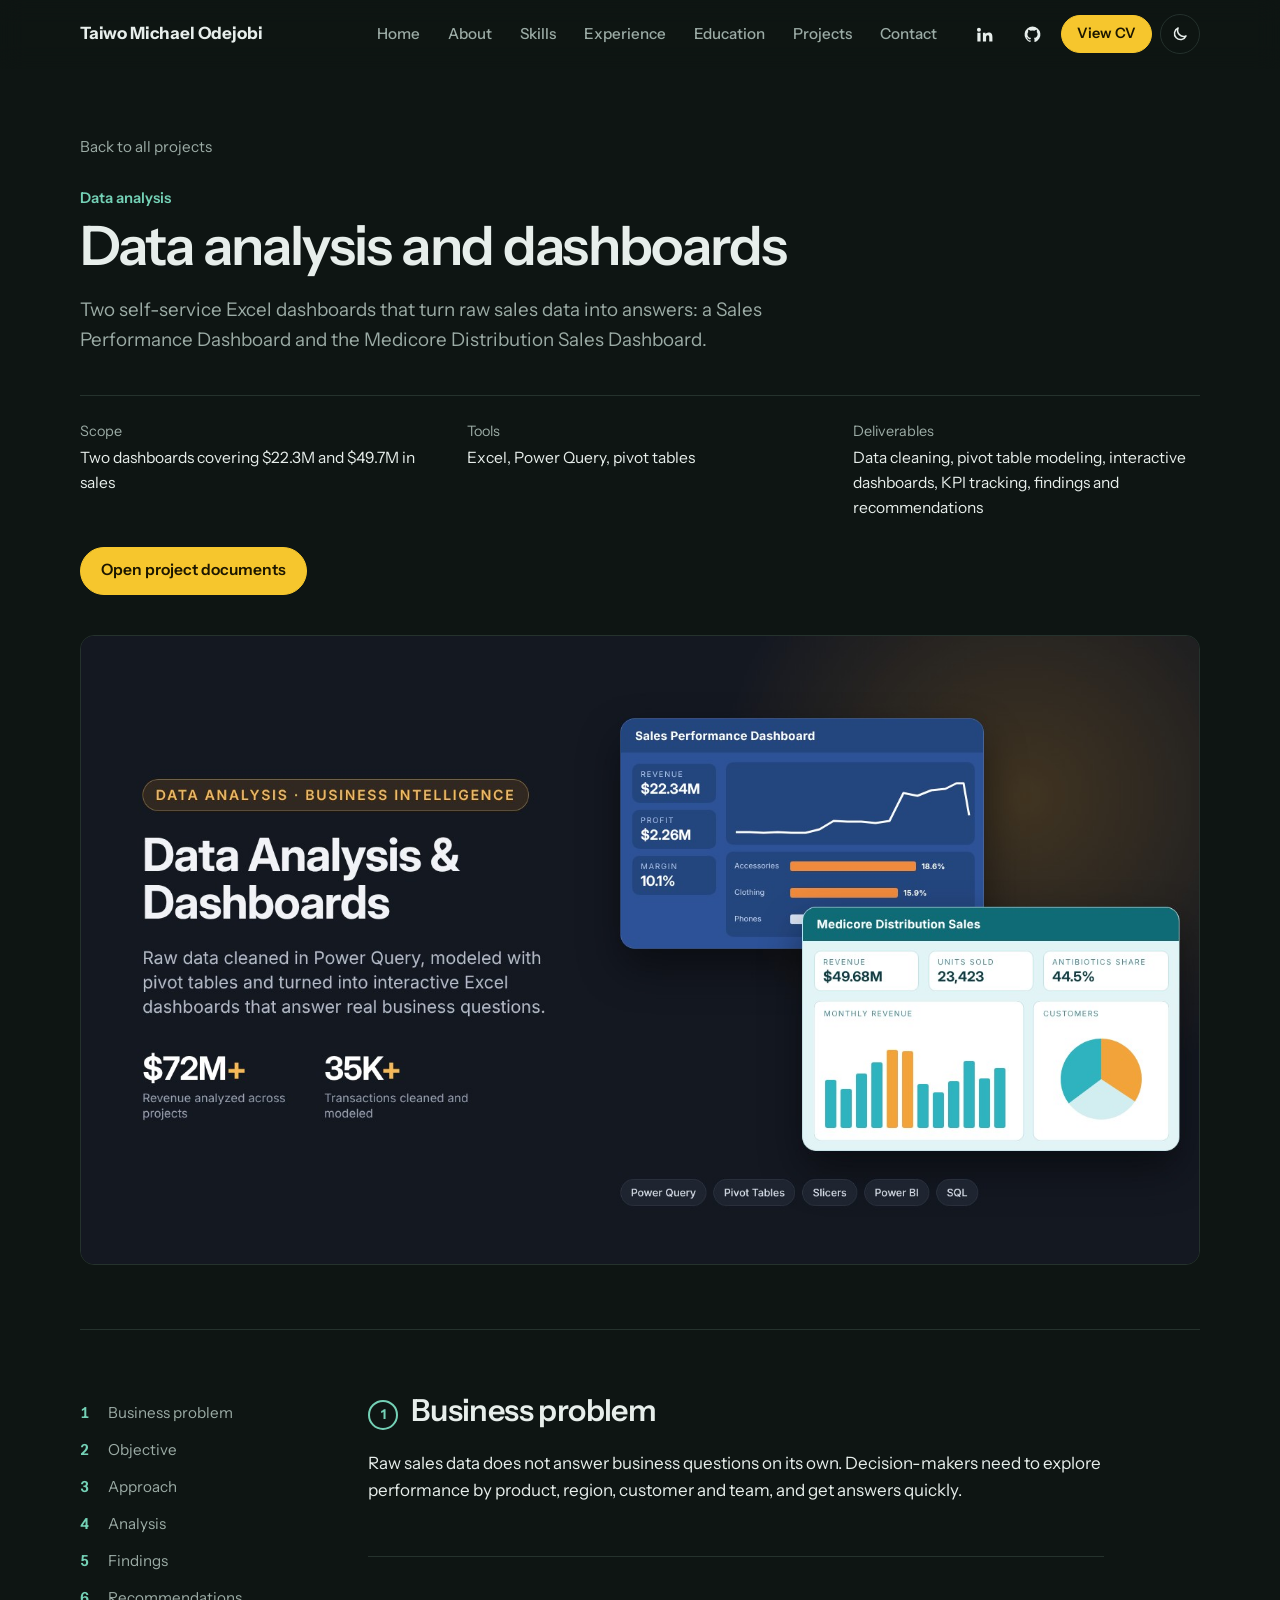
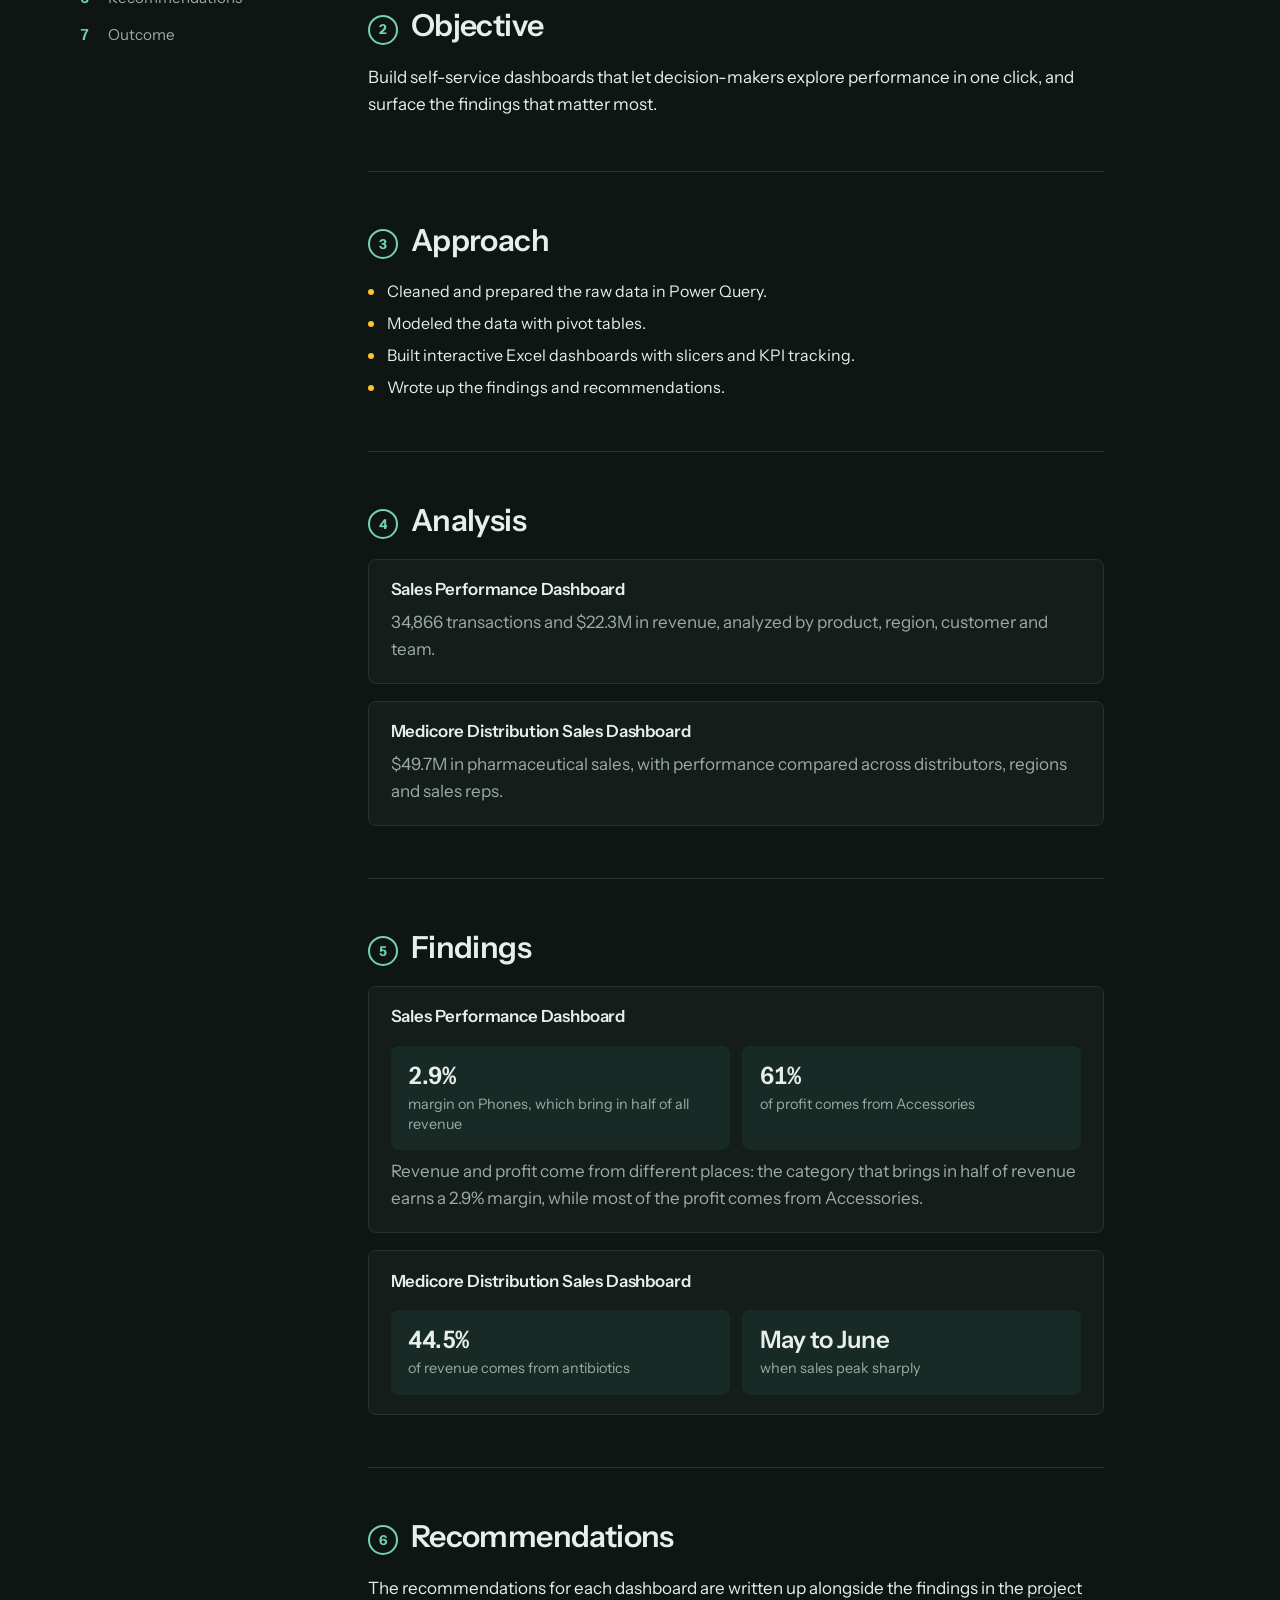
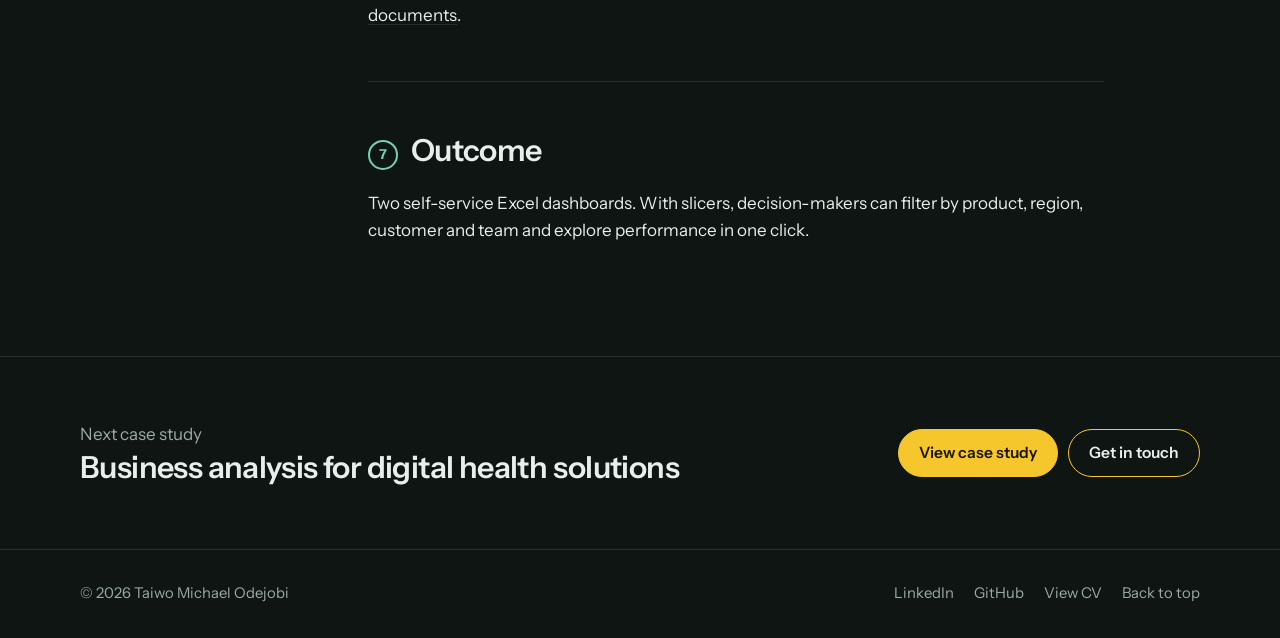
==== commit c63870f8: "Add files via upload" ====
--- a/projects/data-analysis-dashboards.html
+++ b/projects/data-analysis-dashboards.html
@@ -8,7 +8,7 @@
   <title>Data analysis and dashboards | Taiwo Michael Odejobi</title>
   <meta name="description" content="Case study: two self-service Excel dashboards built with Power Query and pivot tables, covering $22.3M in retail sales and $49.7M in pharmaceutical distribution sales.">
   <meta name="author" content="Taiwo Michael Odejobi">
-  <meta name="theme-color" content="#f8faf9">
+  <meta name="theme-color" content="#0e1513">
   <meta property="og:type" content="article">
   <meta property="og:title" content="Data analysis and dashboards | Taiwo Michael Odejobi">
   <meta property="og:description" content="Case study: two self-service Excel dashboards built with Power Query and pivot tables, covering $22.3M in retail sales and $49.7M in pharmaceutical distribution sales.">
@@ -23,7 +23,7 @@
     (function () {
       var theme;
       try { theme = localStorage.getItem("theme"); } catch (e) {}
-      if (!theme) { theme = window.matchMedia("(prefers-color-scheme: dark)").matches ? "dark" : "light"; }
+      if (theme !== "light" && theme !== "dark") { theme = "dark"; } // dark is the default
       document.documentElement.setAttribute("data-theme", theme);
       document.documentElement.classList.add("js");
     })();
@@ -50,11 +50,12 @@
           <li><a href="../index.html#about">About</a></li>
           <li><a href="../index.html#skills">Skills</a></li>
           <li><a href="../index.html#experience">Experience</a></li>
+          <li><a href="../index.html#education">Education</a></li>
           <li><a href="../index.html#projects">Projects</a></li>
           <li><a href="../index.html#contact">Contact</a></li>
         </ul>
         <div class="nav-social-mobile">
-          <a class="btn btn-small" data-link="resume" data-text="resumeText" href="../assets/documents/resume.pdf" target="_blank" rel="noopener">View CV</a>
+          <a class="btn btn-small" data-link="resume" data-text="resumeText" href="../assets/documents/Taiwo_Resume_Business_Analyst.pdf" target="_blank" rel="noopener">View CV</a>
           <a class="btn btn-quiet btn-small" data-link="linkedin" href="https://www.linkedin.com/in/taiwo-michael-odejobi-714846335" target="_blank" rel="noopener">LinkedIn</a>
           <a class="btn btn-quiet btn-small" data-link="github" href="https://github.com/deeanalyst" target="_blank" rel="noopener">GitHub</a>
         </div>
@@ -67,7 +68,7 @@
         <a class="icon-link" data-link="github" href="https://github.com/deeanalyst" target="_blank" rel="noopener" aria-label="GitHub profile">
           <svg viewBox="0 0 24 24" fill="currentColor" aria-hidden="true"><path d="M12 2a10 10 0 0 0-3.16 19.49c.5.09.68-.22.68-.48v-1.7c-2.78.6-3.37-1.34-3.37-1.34-.46-1.16-1.11-1.47-1.11-1.47-.9-.62.07-.6.07-.6 1 .07 1.53 1.03 1.53 1.03.9 1.52 2.34 1.08 2.91.83.09-.65.35-1.09.63-1.34-2.22-.25-4.56-1.11-4.56-4.94 0-1.09.39-1.98 1.03-2.68-.1-.25-.45-1.27.1-2.65 0 0 .84-.27 2.75 1.02a9.6 9.6 0 0 1 5 0c1.91-1.29 2.75-1.02 2.75-1.02.55 1.38.2 2.4.1 2.65.64.7 1.03 1.59 1.03 2.68 0 3.84-2.34 4.68-4.57 4.93.36.31.68.92.68 1.85V21c0 .27.18.58.69.48A10 10 0 0 0 12 2Z"/></svg>
         </a>
-        <a class="btn btn-small" data-link="resume" data-text="resumeText" href="../assets/documents/resume.pdf" target="_blank" rel="noopener">View CV</a>
+        <a class="btn btn-small" data-link="resume" data-text="resumeText" href="../assets/documents/Taiwo_Resume_Business_Analyst.pdf" target="_blank" rel="noopener">View CV</a>
         <button class="icon-button theme-toggle" type="button" aria-label="Switch to dark theme">
           <svg class="icon-sun" viewBox="0 0 24 24" fill="none" stroke="currentColor" stroke-width="2" stroke-linecap="round" aria-hidden="true"><circle cx="12" cy="12" r="4"/><path d="M12 2v2M12 20v2M4.9 4.9l1.4 1.4M17.7 17.7l1.4 1.4M2 12h2M20 12h2M4.9 19.1l1.4-1.4M17.7 6.3l1.4-1.4"/></svg>
           <svg class="icon-moon" viewBox="0 0 24 24" fill="none" stroke="currentColor" stroke-width="2" stroke-linecap="round" stroke-linejoin="round" aria-hidden="true"><path d="M20 14.5A8 8 0 0 1 9.5 4a8 8 0 1 0 10.5 10.5Z"/></svg>
@@ -96,8 +97,8 @@
           <a class="btn" href="https://1drv.ms/f/c/7d38ce8d6ccdfd87/IgCmwnNzh6NhQrE2no3ChmP_AXeORtMLCLUx6UI_0JygiEI?e=g3p8Bj" target="_blank" rel="noopener">Open project documents</a>
         </div>
         <figure class="cs-cover">
-          <!-- Replace with your own image (a dashboard screenshot or process map works well) -->
-          <img src="../assets/images/project-02.svg" alt="" width="1200" height="800">
+          <!-- Cover image: the same thumbnail used on the project card -->
+          <img src="../assets/images/project-02.jpg" alt="" width="1600" height="900">
         </figure>
       </header>
 
@@ -208,7 +209,7 @@
       <div class="footer-links">
         <a data-link="linkedin" href="https://www.linkedin.com/in/taiwo-michael-odejobi-714846335" target="_blank" rel="noopener">LinkedIn</a>
         <a data-link="github" href="https://github.com/deeanalyst" target="_blank" rel="noopener">GitHub</a>
-        <a data-link="resume" data-text="resumeText" href="../assets/documents/resume.pdf" target="_blank" rel="noopener">View CV</a>
+        <a data-link="resume" data-text="resumeText" href="../assets/documents/Taiwo_Resume_Business_Analyst.pdf" target="_blank" rel="noopener">View CV</a>
         <a href="#main">Back to top</a>
       </div>
     </div>
--- a/assets/css/style.css
+++ b/assets/css/style.css
@@ -29,6 +29,9 @@
   --accent-ink: #ffffff;    /* text on top of the accent colour */
   --accent-soft: #e6f1ed;   /* pale accent background */
   --gap: #a66a12;           /* amber used for "gap" markers and errors */
+  --action: #f2bd1d;        /* yellow action buttons */
+  --action-hover: #ffd24a;
+  --action-ink: #1c1600;    /* text on yellow buttons */
   --shadow: 0 1px 2px rgba(19, 32, 28, 0.05), 0 12px 28px -16px rgba(19, 32, 28, 0.18);
 
   /* Fonts */
@@ -43,7 +46,7 @@
   --header-h: 68px;
 }
 
-/* Colours: dark theme */
+/* Colours: dark theme (the default; visitors can switch with the sun/moon button) */
 [data-theme="dark"] {
   --bg: #0e1513;
   --surface: #141d1a;
@@ -54,6 +57,8 @@
   --accent-ink: #0b1512;
   --accent-soft: #172a25;
   --gap: #e0a84a;
+  --action: #f6c62d;
+  --action-hover: #ffdb66;
   --shadow: 0 1px 2px rgba(0, 0, 0, 0.3);
 }
 
@@ -133,15 +138,15 @@
 .btn {
   display: inline-flex; align-items: center; justify-content: center; gap: 0.5rem;
   min-height: 46px; padding: 0.65rem 1.25rem;
-  border: 1px solid var(--ink); border-radius: 999px;
-  background: var(--ink); color: var(--bg);
+  border: 1px solid var(--action); border-radius: 999px;
+  background: var(--action); color: var(--action-ink);
   font: inherit; font-size: 0.975rem; font-weight: 600; text-decoration: none;
-  cursor: pointer;
+  cursor: pointer; white-space: nowrap;
   transition: background-color 0.2s, color 0.2s, border-color 0.2s;
 }
-.btn:hover { background: var(--accent); border-color: var(--accent); color: var(--accent-ink); }
-.btn-quiet { background: transparent; color: var(--ink); border-color: var(--line); }
-.btn-quiet:hover { background: transparent; color: var(--accent); border-color: var(--accent); }
+.btn:hover { background: var(--action-hover); border-color: var(--action-hover); }
+.btn-quiet { background: transparent; color: var(--ink); border-color: var(--action); }
+.btn-quiet:hover { background: var(--action); color: var(--action-ink); border-color: var(--action); }
 .btn-small { min-height: 38px; padding: 0.4rem 0.95rem; font-size: 0.9rem; }
 .btn[disabled] { opacity: 0.6; cursor: progress; }
 
@@ -175,7 +180,7 @@
 
 .nav { display: flex; align-items: center; gap: 1rem; min-height: var(--header-h); }
 
-.brand { font-weight: 700; letter-spacing: -0.01em; text-decoration: none; margin-right: auto; }
+.brand { white-space: nowrap; font-weight: 700; letter-spacing: -0.01em; text-decoration: none; margin-right: auto; }
 
 .nav-links { display: flex; align-items: center; gap: 0.25rem; }
 .nav-links a {
@@ -210,7 +215,7 @@
 
 .nav-social-mobile { display: none; }
 
-@media (max-width: 940px) {
+@media (max-width: 1100px) {
   .menu-toggle { display: inline-flex; }
   .nav-tools .icon-link, .nav-tools .btn { display: none; }
 
@@ -241,6 +246,8 @@
   align-items: center;
 }
 
+.hero-grid > * { min-width: 0; }
+
 .hero-name { font-size: 1.2rem; font-weight: 700; letter-spacing: -0.01em; line-height: 1.3; }
 .hero-title { margin-top: 0.2rem; color: var(--muted); font-size: 1rem; }
 
@@ -250,6 +257,19 @@
   line-height: 1.05; letter-spacing: -0.03em; font-weight: 600;
   text-wrap: balance;
 }
+
+/* Tagline marquee: scrolls on one line, pauses on hover.
+   Change the speed with the number of seconds below (higher = slower). */
+.marquee {
+  overflow: hidden; white-space: nowrap; padding-block: 0.12em;
+  font-size: clamp(2rem, 4.4vw, 3.3rem);
+  -webkit-mask-image: linear-gradient(90deg, transparent, #000 7%, #000 93%, transparent);
+  mask-image: linear-gradient(90deg, transparent, #000 7%, #000 93%, transparent);
+}
+.marquee-track { display: inline-flex; animation: marquee 26s linear infinite; will-change: transform; }
+.marquee-track > span { padding-right: 1.5em; }
+.marquee:hover .marquee-track { animation-play-state: paused; }
+@keyframes marquee { to { transform: translateX(-50%); } }
 
 .hero-bio { margin-top: 1.5rem; max-width: 36rem; color: var(--muted); font-size: 1.125rem; }
 
@@ -281,7 +301,7 @@
 }
 .flow::before {
   content: ""; position: absolute; left: 0; right: 0; top: 13px; height: 2px;
-  background: linear-gradient(90deg, var(--gap), var(--accent) 55%);
+  background: var(--action);
   transform-origin: left center;
 }
 .flow li { position: relative; padding-top: 2.6rem; counter-increment: step; }
@@ -290,23 +310,22 @@
   position: absolute; left: 0; top: 0;
   display: grid; place-items: center;
   width: 28px; height: 28px; border-radius: 50%;
-  background: var(--bg); border: 2px solid var(--accent); color: var(--accent);
+  background: var(--bg); border: 2px solid var(--action); color: var(--ink);
   font-size: 0.8rem; font-weight: 700;
 }
-.flow li:first-child::before { border-color: var(--gap); color: var(--gap); }
-.flow li:last-child::before { background: var(--accent); color: var(--accent-ink); }
+.flow li:last-child::before { background: var(--action); color: var(--action-ink); }
 .flow h2 { font-size: 1.15rem; letter-spacing: -0.01em; line-height: 1.3; }
 .flow p { margin-top: 0.4rem; color: var(--muted); font-size: 0.975rem; }
 
 @media (max-width: 820px) {
-  .hero-grid { grid-template-columns: 1fr; }
+  .hero-grid { grid-template-columns: minmax(0, 1fr); }
   .hero-photo { justify-self: start; max-width: 260px; order: -1; }
   .hero-photo figcaption { display: none; }
 }
 @media (max-width: 640px) {
   .flow { grid-template-columns: 1fr; gap: 1.5rem; }
   .flow::before { left: 13px; right: auto; top: 0; bottom: 0; width: 2px; height: auto;
-    background: linear-gradient(180deg, var(--gap), var(--accent) 55%); transform-origin: center top; }
+    background: var(--action); transform-origin: center top; }
   .flow li { padding: 0.1rem 0 0 2.75rem; }
 }
 
@@ -317,13 +336,11 @@
   grid-template-columns: minmax(0, 1.5fr) minmax(0, 1fr);
 }
 .about-text p + p { margin-top: 1.1rem; }
-.about-text p:first-child { font-size: 1.25rem; line-height: 1.5; }
-.about-text p:not(:first-child) { color: var(--muted); }
-
-.expertise h3 { font-size: 1rem; margin-bottom: 0.9rem; }
+
+.expertise h3 { font-size: 1.0625rem; margin-bottom: 0.9rem; }
 .expertise li {
   padding: 0.7rem 0; border-top: 1px solid var(--line);
-  font-size: 0.975rem; line-height: 1.45;
+  line-height: 1.45;
 }
 .expertise li:last-child { border-bottom: 1px solid var(--line); }
 .expertise li span { display: block; color: var(--muted); font-size: 0.9rem; }
@@ -385,9 +402,9 @@
 .tl-body::before {
   content: ""; position: absolute; left: -6px; top: 0.45rem;
   width: 11px; height: 11px; border-radius: 50%;
-  background: var(--bg); border: 2px solid var(--accent);
-}
-.tl-item.is-current .tl-body::before { background: var(--accent); }
+  background: var(--bg); border: 2px solid var(--action);
+}
+.tl-item.is-current .tl-body::before { background: var(--action); }
 
 .tl-when { padding-top: 0.15rem; color: var(--muted); font-size: 0.95rem; font-variant-numeric: tabular-nums; }
 .tl-when strong { display: block; color: var(--ink); font-weight: 600; }
@@ -400,7 +417,7 @@
 .tl-list li { position: relative; padding-left: 1.2rem; margin-top: 0.5rem; font-size: 1rem; line-height: 1.5; }
 .tl-list li::before {
   content: ""; position: absolute; left: 0; top: 0.62em;
-  width: 6px; height: 6px; border-radius: 50%; background: var(--accent);
+  width: 6px; height: 6px; border-radius: 50%; background: var(--action);
 }
 
 .tl-impact {
@@ -424,7 +441,7 @@
 }
 .tl-body details[open] summary::before { content: "\2212"; }
 .tl-body details .tl-list li { color: var(--muted); }
-.tl-body details .tl-list li::before { background: var(--line); }
+.tl-body details .tl-list li::before { background: var(--action); }
 
 .tl-tools { margin-top: 1.25rem; max-width: 44rem; color: var(--muted); font-size: 0.925rem; }
 .tl-tools strong { color: var(--ink); font-weight: 600; }
@@ -438,20 +455,22 @@
 
 /* 9. PROJECTS ------------------------------------------------------------ */
 
+.project-grid { display: grid; grid-template-columns: repeat(2, minmax(0, 1fr)); gap: 1.75rem; }
 .project {
-  display: grid; grid-template-columns: minmax(0, 1fr) minmax(0, 1.1fr);
+  display: flex; flex-direction: column;
   background: var(--surface);
   border: 1px solid var(--line); border-radius: var(--radius);
   overflow: hidden;
   transition: border-color 0.25s, box-shadow 0.25s;
 }
-.project + .project { margin-top: 2rem; }
 .project:hover { border-color: color-mix(in srgb, var(--accent) 45%, var(--line)); box-shadow: var(--shadow); }
 
-.project-media { overflow: hidden; background: var(--accent-soft); min-height: 100%; }
-.project-media img { width: 100%; height: 100%; object-fit: cover; transition: transform 0.5s ease; }
-.project:hover .project-media img { transform: scale(1.03); }
-
+/* Thumbnails are shown whole at 16:9 (1600 x 900), never cropped. */
+.project-media { display: block; overflow: hidden; background: var(--accent-soft); border-bottom: 1px solid var(--line); }
+.project-media img { width: 100%; height: auto; aspect-ratio: 16 / 9; object-fit: cover; transition: transform 0.5s ease; }
+.project:hover .project-media img { transform: scale(1.02); }
+
+.project-body { display: flex; flex-direction: column; flex: 1; }
 .project-body { padding: clamp(1.5rem, 3.5vw, 2.5rem); }
 .project-category { color: var(--accent); font-size: 0.925rem; font-weight: 600; }
 .project-body h3 { margin-top: 0.35rem; font-size: clamp(1.4rem, 2.4vw, 1.75rem); letter-spacing: -0.02em; line-height: 1.2; }
@@ -467,10 +486,23 @@
 .project-meta .tags li { background: transparent; font-size: 0.825rem; padding: 0.2rem 0.6rem; }
 
 .project-actions { display: flex; flex-wrap: wrap; gap: 0.6rem; margin-top: 1.6rem; }
-
-@media (max-width: 860px) {
-  .project { grid-template-columns: 1fr; }
-  .project-media img { aspect-ratio: 3 / 2; height: auto; }
+.project-body .project-actions { margin-top: auto; padding-top: 1.6rem; }
+
+@media (max-width: 900px) {
+  .project-grid { grid-template-columns: 1fr; }
+}
+
+/* EDUCATION AND CERTIFICATION */
+.edu-list li {
+  display: grid; grid-template-columns: minmax(0, 1fr) auto; gap: 0.25rem 2rem; align-items: baseline;
+  padding: 1.5rem 0; border-top: 1px solid var(--line);
+}
+.edu-list li:last-child { border-bottom: 1px solid var(--line); }
+.edu-list p { margin-top: 0.2rem; color: var(--muted); }
+.edu-list .edu-year { margin: 0; color: var(--ink); font-weight: 600; font-variant-numeric: tabular-nums; white-space: nowrap; }
+@media (max-width: 560px) {
+  .edu-list li { grid-template-columns: 1fr; }
+  .edu-list .edu-year { color: var(--muted); font-weight: 500; }
 }
 
 /* 10. CONTACT AND FORM --------------------------------------------------- */
@@ -542,7 +574,7 @@
 .cs-meta dt { color: var(--muted); font-size: 0.9rem; }
 .cs-meta dd { margin-top: 0.2rem; font-size: 0.975rem; }
 .cs-cover { margin-top: 2.5rem; border-radius: var(--radius); border: 1px solid var(--line); overflow: hidden; }
-.cs-cover img { width: 100%; aspect-ratio: 5 / 2; object-fit: cover; }
+.cs-cover img { width: 100%; height: auto; aspect-ratio: 16 / 9; object-fit: cover; }
 
 .cs-layout {
   display: grid; grid-template-columns: minmax(0, 14rem) minmax(0, 1fr);
@@ -592,7 +624,6 @@
   .cs-layout { grid-template-columns: 1fr; }
   .cs-steps { position: static; display: none; }
   .cs-meta { grid-template-columns: 1fr; gap: 1rem; }
-  .cs-cover img { aspect-ratio: 3 / 2; }
 }
 
 /* 13. MOTION ------------------------------------------------------------- */
@@ -613,6 +644,11 @@
   html { scroll-behavior: auto; }
   *, *::before, *::after { animation: none !important; transition: none !important; }
   .js .reveal { opacity: 1; transform: none; }
+  /* With motion turned off, the tagline is shown as normal wrapped text. */
+  .marquee { white-space: normal; -webkit-mask-image: none; mask-image: none; }
+  .marquee-track { display: inline; }
+  .marquee-track > span { padding-right: 0; }
+  .marquee-track > span[aria-hidden] { display: none; }
 }
 
 @media print {
